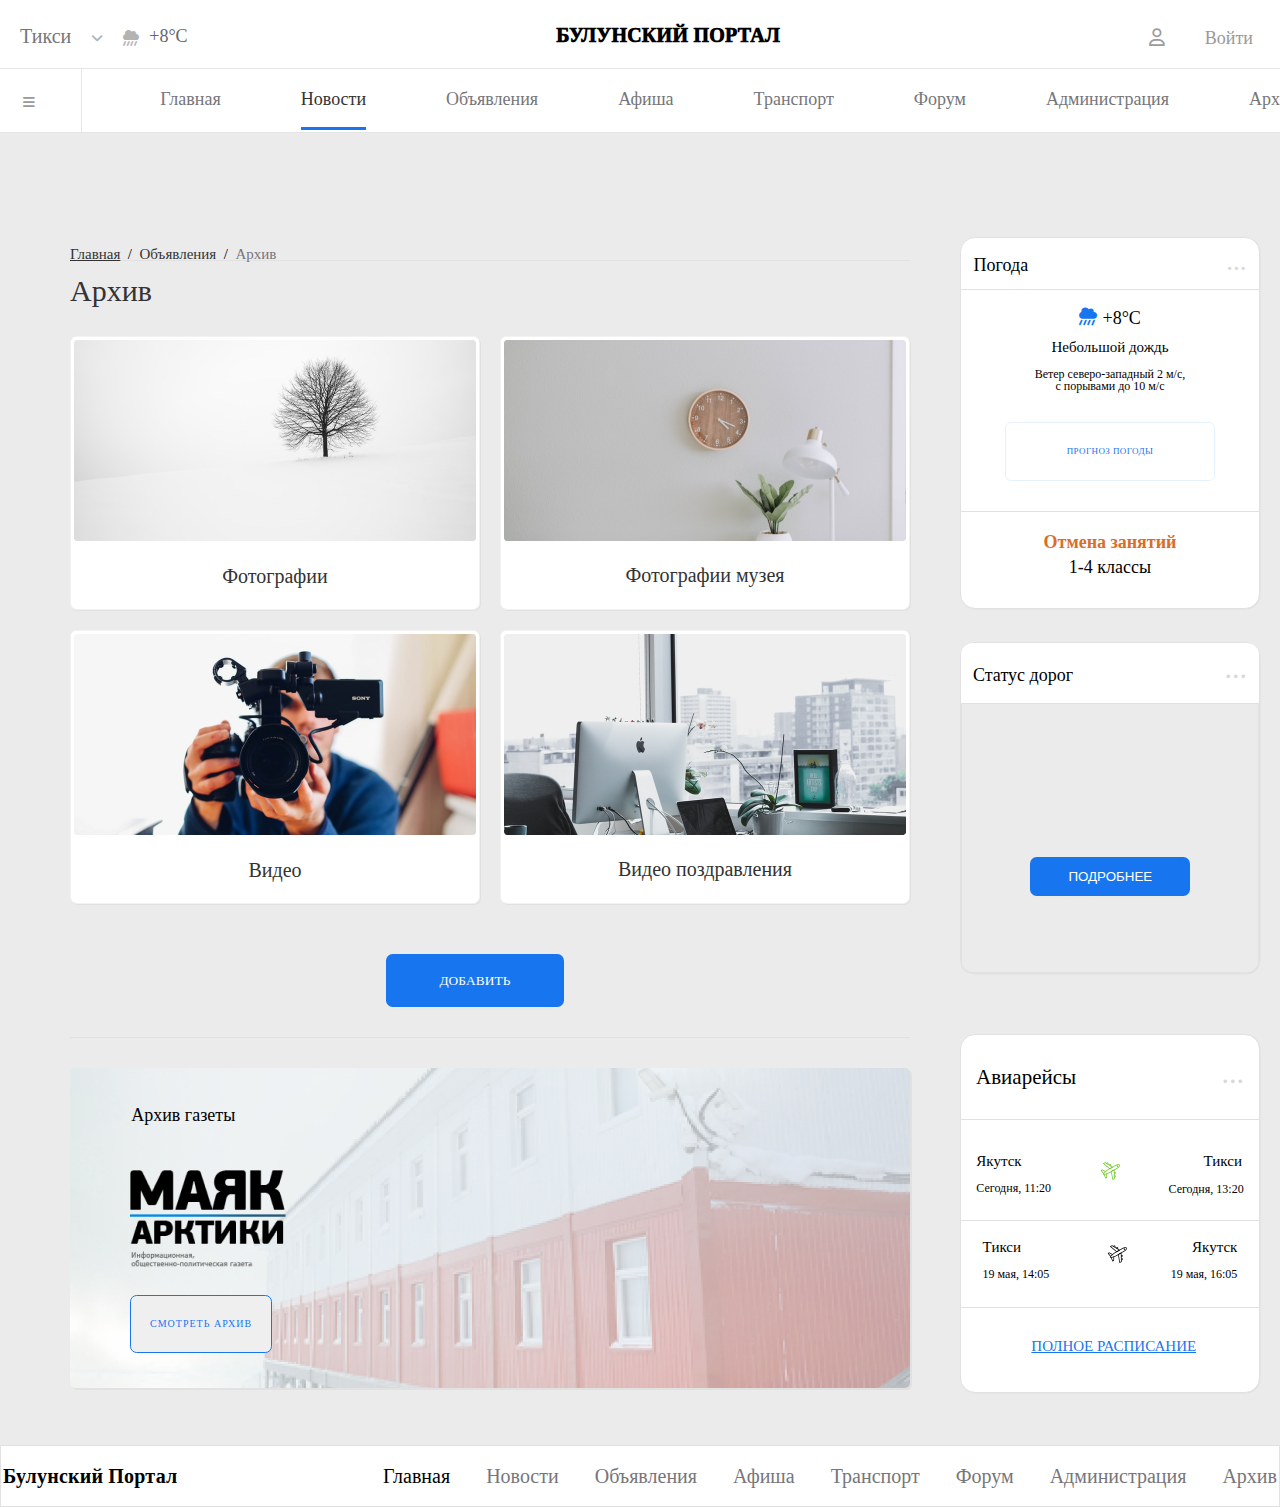
==== index.html @ 46ee0482 "first commit" ====
<!DOCTYPE html>
<html lang="en">

<head>
    <meta charset="UTF-8">
    <meta name="viewport" content="width=device-width, initial-scale=1.0">
    </li>
    <link rel="stylesheet" href="style.css">
    <link rel="stylesheet" href="https://cdnjs.cloudflare.com/ajax/libs/font-awesome/6.6.0/css/all.min.css">
    <title>Document</title>
</head>

<body>
    <div class="header">

        <div class="first-line">

            <div class="city">
                <div class="city-text">Тикси</div>
               <button class="angle-down"><i class="fa-solid fa-angle-down"></i></button> 


                <div class="temperature">
                    <i class="fa-solid fa-cloud-showers-heavy"></i>
                    <div class="temp-text">+8°С</div>
                </div>
            </div>


            <div class="head-text">Булунский портал</div>

            <div class="enter">
                <i class="fa-regular fa-user"></i>
                <button class="enter-text">Войти</button>
            </div>
        </div>

        <div class="second-line">
            <button class="menu-btn"><i class="fa-solid fa-bars"></i></button>
            <ul>
                <li>
                    <a class="#" href="#">Главная</a>
                <li>
                    <a class="active" href="#">Новости</a>
                </li>
                <li>
                    <a class="left" href="#">Объявления</a>
                </li>
                <li>
                    <a class="#" href="#">Афиша</a>
                </li>
                <li>
                    <a class="#" href="#">Транспорт</a>
                </li>
                <li>
                    <a class="#" href="#">Форум</a>
                </li>
                <li>
                    <a class="#" href="#">Администрация</a>
                </li>
                <li>
                    <a class="#" href="#">Архив</a>
                </li>
            </ul>

            <div class="search">
                <input type="text">
            <i class="fa-solid fa-magnifying-glass"></i>
            </div>

        </div>

    </div>

    <div class="container">

        <div class="main">

            <ul class="pages">
                <li>
                    <a class="active2" href="#"> Главная </a>
                </li>
                <div> / </div>

                <li>
                    <a class="second" href="#"> Объявления </a>
                </li>
                <div> / </div>

                <li>
                    <a class="third" href="#"> Архив </a>
                </li>
            </ul>


            <h2 class="arxiv">Архив</h2>

            <div class="all-photo">

                <div class="first-photo">

                    <div class="photos">
                        <img class="tree" src="photo/winter.png">
                        <div class="photos-text">Фотографии</div>
                    </div>


                    <div class="museum">
                        <img class="clock" src="photo/clock.png">
                        <div class="museum-text">Фотографии музея</div>
                    </div>
                </div>


                <div class="second-photo">

                    <div class="videos">
                        <img class="video" src="photo/video.png">
                        <div class="videos-text">Видео</div>
                    </div>

                    <div class="congratulate">
                        <img class="video-concratulate" src="photo/congratulate.png">
                        <div class="congratulate-text">Видео поздравления</div>
                    </div>

                </div>
            </div>

            <div class="add">
                <button class="add-btn">
                    <div class="add-text">ДОБАВИТЬ</div>
                </button>
            </div>
            <div class="arctic">            
            <div class="arctic-text">Архив газеты</div>
            <div class="mayak"><img src="photo/unnamed 1.png">
            </div>
            <button class="visit">
                <div class="visit-text">СМОТРЕТЬ АРХИВ</div>
            </button>
        </div>
        


    </div>

    <div class="column">
        <div class="weather">

            <div class="weather-header">
                <div class="weather-text">Погода</div>
                <div class="points">...</div>
            </div>


                <div class="weather-temp">
                <i class="fa-solid fa-cloud-showers-heavy"></i>
                <div class="weather-text2">+8°С</div>
            </div>

            <div class="weather-texts1">
                Небольшой дождь
            </div>

            <div class="weather-texts2">
                Ветер северо-западный 2 м/с,
                <div> с порывами до 10 м/c</div>
            </div>

            <div class="forecast">
                <div class="forecast-text">ПРОГНОЗ ПОГОДЫ</div>
            </div>
        
            <div class="weather-footer">
                <div class="otmena">Отмена занятий</div>
                <div class="class">1-4 классы</div>
            
        </div>

        </div>

        <div class="map">
            <div class="map-header">
                <div class="status">Статус дорог</div>
                <div class="map-points">...</div>
            </div>
            <div class="map-text">
                <button class="about">
                    <div class="about-text">подробнее</div>
                </button>

            </div>

        </div>

        <div class="airways">
            <div class="airways-header">
                <div class="airways-text"> Авиарейсы</div>
                <div class="airways-points">...</div>
            </div>

            <div class="fly-first">
                <div class="fly1">
                    <div class="fly1-text1">Якутск</div>
                    <div class="fly1-text2">Сегодня, 11:20</div>
                </div>

                <div class="fly1-icon">
                    <img src="photo/1 10.png">
                </div>

                <div class="fly2">
                    <div class="fly2-text1">Тикси</div>
                    <div class="fly2-text2">Сегодня, 13:20</div>
                </div>
            </div>

            <div class="fly-second">

                <div class="fly3">
                    <div class="fly3-text1">Тикси</div>
                    <div class="fly3-text2">19 мая, 14:05</div>
                </div>

                <div class="fly3-icon">
                    <img src="photo/2 1.png">
                </div>

                <div class="fly4">
                    <div class="fly4-text1">Якутск</div>
                    <div class="fly4-text2">19 мая, 16:05</div>
                </div>

            </div>

            <a href="#" class="regis"> полное расписание</a>

        </div>

    </div>

    </div>

    <div class="page-footer">
        <div class="container2">
            <div class="portal">Булунский Портал</div>
            <ul>
                <li class="active">Главная</li>
                <li>Новости</li>
                <li>Объявления</li>
                <li>Афиша</li>
                <li>Транспорт</li>
                <li>Форум</li>
                <li>Администрация</li>
                <li>Архив</li>
            </ul>
        </div>
    </div>

</body>

</html>
---- style.css ----
* {
    margin: 0;
    padding: 0;
    box-sizing: border-box;
}


html {
    font-size: 10px;
}

body {

    background-color: #ebebeb;
}

.header {
    font-size: 2rem;
    padding-top: 1em;
    background: #fff;
    box-shadow: 1px #E1E1E1;
}

.first-line {

    display: flex;
    justify-content: space-between;
    padding-bottom: 0.8em;

}

.city {
    display: flex;
    gap: 1em;
    padding-left: 1em;
}

.city-text {
    font-family: Golos;
    line-height: 1.6em;
    text-align: left;
    color: #76767A;
    font-size: 1em;

}

.angle-down {
    color: #b3b3b3;
    padding-top: 0.3em;
    border-style: none;
    background: none;
    font-size: 0.7em;
}

.temperature {
    display: flex;
    gap: 0.5em;
    padding-top: 0.08em;

}

.first-line .fa-cloud-showers-heavy {
    color: #b3b3b3;
    padding-top: 0.5em;
    font-size: .8em;
}

.temp-text {
    font-family: Golos;
    font-size: .9em;
    font-weight: 500;
    line-height: 1.6em;
    text-align: left;
    color: #666666;
}

.head-text {
    font-family: Golos;
    font-size: 1em;
    text-transform: uppercase;
    font-weight: 1000;
    line-height: 1em;
    letter-spacing: 0.23630349338054657px;
    text-align: center;
    color: #000000;
    padding-top: 5px;
    display: block;
}

.enter {
    display: flex;
    gap: 2em;
}

.fa-user {
    padding-top: .5em;
    color: #9C9C9C;
    font-size: .9em;

}

.enter-text {
    font-family: Golos;
    font-size: .9em;
    font-weight: 500;
    line-height: 1em;
    text-align: left;
    color: #999999;
    border-style: none;
    background: none;
    padding-right: 1.5em;
    padding-top: 0.18em;

}

.second-line {

    display: flex;
    justify-content: space-between;
    border-top: 1px solid hsl(0, 0%, 0%, 0.1);
    border-bottom: 1px solid hsl(0, 0%, 0%, 0.1);
    background: #fff;

}


.menu-btn {
    background: none;
    border: none;

}

.fa-bars {
    padding: 2em 3.5em 1.7em 1.7em;
    font-size: 1em;
    color: #999999;
    padding-right: 1px solid #e1e1e1;
    border-right: 0.1em solid hsl(0, 0%, 0%, 0.1);
}

.second-line ul {
    display: flex;
    gap: 4em;
    padding: .9em 1em 0.8em 3.9em;
    list-style: none;
}

.second-line li a {
    font-family: Golos;
    font-size: 0.9em;
    font-weight: 400;
    line-height: 1em;
    text-align: left;
    color: #76767A;
    text-decoration: none;
}

.second-line li .active {
    color: #333333;
    padding-bottom: 1em;
    border-bottom: 0.18em solid #1875F0;
}

.fa-magnifying-glass {
    padding: 2em 2.8em 1.5em 2.5em;
    font-size: 0.7em;
    color: #999999;
    border-left: 0.1em solid hsl(0, 0%, 0%, 0.1);

}

.search input {
    display: none;

}

.container {
    font-size: 10rem;
    display: flex;
    justify-content: center;
    align-items: center;
    /* max-width: 120em; */
    margin: 0.01em auto;
    padding: .7em 0 0 0.5em;
    gap: 0.5em;

}

.pages {
    border-bottom: 0.1em solid #E1E1E1;
    display: flex;
    gap: 0.5em;
    list-style: none;
    font-family: Golos;
    font-size: .15em;
    font-weight: 400;
    line-height: 0.5em;
    text-align: left;
    padding-bottom: 0.1em;
}

.pages a {
    text-decoration: none;
}


ul li .active2 {
    text-decoration: underline;
    color: #333333;
}

ul li .second {
    color: #333333;

}

ul li .third {
    color: #76767A;
}

.main {
    display: flex;
    flex-direction: column;
}

.arxiv {
    font-family: Golos;
    font-size: .3em;
    font-weight: 400;
    line-height: 1em;
    text-align: left;
    color: #333333;
    padding-top: 0.5em;
}

.tree,
.clock,
.video,
.video-concratulate {
    padding: 0.03em;
    background: #fff;
    border-radius: 0.05em;
}

.all-photo {
    width: 100%;
    padding-top: 0.3em;
    display: flex;
    flex-direction: column;
    gap: 0.2em;
}

.first-photo {
    display: flex;
    gap: 0.2em;
}

.photos {
    border: 0.01em solid #99999921;
    border-radius: 0.07em;
    box-shadow: 0.01em 0.01em #99999921;
    background: #fff;
}

.photos-text {
    display: flex;
    justify-content: center;
    padding: .05em 0 1.3em 0;
    font-family: Golos;
    font-size: 0.2em;
    font-weight: 500;
    line-height: 0.7em;
    text-align: left;
    color: #333333;
}

.museum {
    border: 0.01em solid #99999921;
    border-radius: 0.07em;
    box-shadow: 0.01em 0.01em #99999921;
    background: #fff;
}

.museum-text {
    display: flex;
    justify-content: center;
    font-family: Golos;
    font-size: 0.2em;
    font-weight: 500;
    line-height: 0.7em;
    text-align: left;
    color: #333333;
}

.second-photo {
    display: flex;
    gap: 0.2em;

}

.videos {
    border: 0.01em solid #99999921;
    border-radius: 0.07em;
    box-shadow: 1px 1px #99999921;
    background: #fff;
}

.videos-text {
    display: flex;
    justify-content: center;
    padding: .05em 0 1.3em 0;
    font-family: Golos;
    font-size: 0.2em;
    font-weight: 500;
    line-height: 0.7em;
    text-align: left;
    color: #333333;
}

.congratulate {
    border: 0.01em solid #99999921;
    border-radius: 0.07em;
    box-shadow: 0.01em 0.01em #99999921;
    background: #fff;
}

.congratulate-text {
    display: flex;
    justify-content: center;
    font-family: Golos;
    font-size: 0.2em;
    font-weight: 500;
    line-height: 0.7em;
    text-align: left;
    color: #333333;
}

.add {
    display: flex;
    border-bottom: 0.01em solid #E1E1E1;
    padding: 0.5em 0.3em 0 0;
}

.add-btn {
    border: none;
    border-radius: 0.5em;
    background: #1875F0;
    margin: 0 auto 30px;

}

.add-text {
    display: flex;
    padding: 0 4em 0 4em;
    color: #FFFFFF;
    font-family: Golos;
    font-size: 1em;
    font-weight: 500;
    line-height: 4em;
    letter-spacing: 0.01em;
    text-align: left;

}

.arctic {
    position: relative;
    height: 3.2em;
    background: url("photo/mayak_bg@2x.png");
    background-position: right;
    top: 0.3em;
    border-radius: 0.05em;
    box-shadow: 0.02em 0.02em #e1e1e1;
}


.arctic-text {
    position: absolute;
    top: 0.1em;
    left: 3.4em;
    font-family: Golos;
    font-size: 0.18em;
    font-weight: 500;
    line-height: 5em;
    text-align: left;
    color: #000000;
}

.mayak img {
    position: absolute;
    top: 1em;
    left: 0.6em;
}

.visit {
    position: absolute;
    top: 17em;
    left: 4.5em;
    border-radius: 0.5em;
    border: 0.01em solid #1875F0;
}

.visit-text {
    padding: 0.5em 1.9em;
    top: 12em;
    left: 2.5em;
    font-family: Golos;
    font-size: 10px;
    font-weight: 500;
    line-height: 46.45px;
    letter-spacing: 1px;
    text-align: left;
    color: #1875F0;
}

.column {
    font-size: 0.3em;
    padding: 1.1em 0 0.4em 0;
    display: flex;
    flex-direction: column;
    gap: 1em;
}

.weather {
    background: #fff;
    border: 0.01em solid #E1E1E1;
    box-shadow: 0.02em 0.02em #E1E1E1;
    border-radius: 0.5em;
    margin-bottom: 0.1em;
}

.weather-header {
    font-size: 0.6em;
    padding: 1.3em .7em 1.3em .7em;
    font-family: Golos;
    font-weight: 500;
    line-height: 0.01em;
    text-align: left;
    color: #000000;
    border-bottom: 0.01em solid #E1E1E1;
    display: flex;
    justify-content: space-between;
}

.weather-text {
    padding-top: 0.2em;
}

.points {
    font-size: 1.5em;
    color: #D8D8D8;
}

.weather-temp {
    font-size: 0.6em;
    padding-top: 1em;
    display: flex;
    justify-content: center;
    gap: 0.3em;
}

.weather-temp .fa-cloud-showers-heavy {
    color: #1875F0;
}

.weather-texts1 {
    padding: 1em 0 0.3em 0;
    font-family: Golos;
    font-size: 0.5em;
    font-weight: 500;
    line-height: 0.5em;
    text-align: center;
}

.weather-texts2 {
    /* padding: 15px 60px 0 65px; */
    padding-top: 1em;
    font-family: Golos;
    font-size: 0.4em;
    font-weight: 400;
    line-height: 1em;
    text-align: center;
}

.weather-texts2 span {
    padding: 0.1em;
}

.forecast {
    padding: 0.2em 0.2em;
    width: 7em;
    margin: 1em auto;
    border: 0.05em solid #e6f1fff5;
    border-radius: 0.2em;
}

.forecast-text {
    display: flex;
    align-items: center;
    justify-content: center;
    font-family: Golos;
    font-size: 0.3em;
    font-weight: 500;
    line-height: 5em;
    letter-spacing: 0.40194278955459595px;
    text-align: left;
    color: #1875F0;
}

.weather-footer {
    display: flex;
    flex-direction: column;
    justify-content: center;
    align-items: center;
    gap: 0.2em;
    padding: 0.7em 0 1em 0;
    border-top: 0.01em solid #E1E1E1;
}

.otmena {
    font-size: 0.6em;
    font-family: Golos;
    font-weight: 600;
    line-height: 1em;
    text-align: center;
    color: #D86E28;
}

.class {
    font-size: .6em;
}

.map {
    width: 10em;
    border-radius: 0.5em;
    border: 0.01em solid #E1E1E1;
    box-shadow: 0.02em 0.02em #E1E1E1;
    margin-bottom: 1em;

}

.map-header {
    height: 5em;
    font-size: 0.4em;
    background: #fff;
    padding: 0.3em 1em 0.3em 1em;
    display: flex;
    justify-content: space-between;
    align-items: center;
    border-top-right-radius: 1em;
    border-top-left-radius: 1em;

}

.status {

    font-size: 1.5em;
    padding-top: 0.3em;
}


.map-points {
    padding-bottom: 0.3em;
    font-size: 2.5em;
    color: #D8D8D8;
}

.map-text {
    background: url("https://www.shutterstock.com/shutterstock/photos/1871394598/display_1500/stock-vector--ity-map-paris-color-detailed-urban-road-plan-vector-illustration-1871394598.jpg");
    border: 0.01em solid #E1E1E1;
    border-bottom-left-radius: 0.3em;
    border-bottom-right-radius: 0.3em;
    padding: 5em 0 0 0.5em;
    height: 9em;
}


.about {
    border-radius: 0.5em;
    background: #1875F0;
    padding: 0.9em 2.5em;
    border: none;
    width: 12em;
    margin: 0 0 2em 4em;
}

.about-text {
    text-transform: uppercase;
    color: #fff;
}

.airways {
    font-size: 1em;
    border: 0.01em solid #E1E1E1;
    box-shadow: 0.02em 0.02em #E1E1E1;
    background: #fff;
    display: flex;
    flex-direction: column;
    border-radius: 0.5em;
    width: 10em;
}

.airways-header {
    display: flex;
    padding: 0.7em 0.5em 0.7em 0.5em;
    justify-content: space-between;
    border-bottom: 0.02em solid #E1E1E1;
}

.airways-text {
    font-family: Golos;
    font-size: 0.7em;
    font-weight: 500;
    line-height: 2em;
    text-align: left;
    color: #000000;
}

.airways-points {
    font-size: 1em;
    color: #D8D8D8;
}

.fly-first {
    padding: 0.5em 0 0.7em 0;
    display: flex;
    justify-content: space-around;
    border-bottom: 0.01em solid #E1E1E1;
    display: flex;
    padding-bottom: 0.5em;
}


.fly1-text1 {
    font-family: Golos;
    font-size: 0.5em;
    font-weight: 500;
    line-height: 3.5em;
    text-align: left;
}

.fly1-text2 {
    font-family: Golos;
    font-size: 0.4em;
    font-weight: 400;
    line-height: .3em;
    text-align: left;
}

.fly1-icon {
    padding: 0.6em;
    color: green;
}


.fly2-text1 {
    font-family: Golos;
    font-size: 0.5em;
    font-weight: 500;
    line-height: 53.5px;
    padding-left: 35px;
}

.fly2-text2 {
    font-family: Golos;
    font-size: 0.4em;
    font-weight: 400;
    line-height: .3em;
    text-align: left;
}

.fly-second {
    padding: 0..7em 0 0.9em 0;
    display: flex;
    justify-content: space-around;
    border-bottom: 0.01em solid #E1E1E1;
    display: flex;
    padding-bottom: 0.5em;

}

.fly3-text1 {
    font-family: Golos;
    font-size: 0.5em;
    font-weight: 500;
    line-height: 3.5em;
    text-align: left;
}

.fly3-text2 {
    font-family: Golos;
    font-size: 0.4em;
    font-weight: 400;
    line-height: .3em;
    text-align: left;
}

.fly3-icon {
    padding: 0.5em 0 0 0.5em;
}

.fly4 {
    padding: 0 0 .5em 0;
}

.fly4-text1 {
    font-family: Golos;
    font-size: 0.5em;
    font-weight: 500;
    line-height: 3.5em;
    text-align: right;
}

.fly4-text2 {
    font-family: Golos;
    font-size: 0.4em;
    font-weight: 400;
    line-height: 0.3em;
    text-align: right;
}

.regis {
    padding: 2em 0 2.5em 0.5em;
    font-size: 0.5em;
    color: #1875F0;
    display: flex;
    justify-content: center;
    align-items: center;
    text-transform: uppercase;
}

.container2 {
    /* padding: 0.9em 1em 0 4em; */
    display: flex;
    justify-content: center;
    align-items: center;


}

.page-footer {
    margin-top: 2em;
    font-size: 2rem;
    background: #fff;
    border: 1px solid #E1E1E1;
    padding: 0.5em 0 0.5em 0;

}


.portal {
    /* padding-right: 5em; */
    /* padding-left: 5em; */
    width: 9em;
    font-family: Golos;
    font-weight: 900;
    line-height: 2em;
    letter-spacing: 0.19638599455356598px;
    text-align: left;
}

.page-footer ul {
    display: flex;
    list-style: none;
    gap: 1.8em;
    /* padding-top: 0.4em; */
    padding-left: 10em;
}

.page-footer li {
    color: #76767A;

}

.page-footer .active {
    color: #000000;
}

@media (max-width: 1100px) {

    html {
        font-size: 5px;
    }

    .header {
        font-size: 15rem;
        background: #fff;
        position: relative;
        padding: 0.5em 0 0.7em 0;
     
    }

    .first-line {
        border: none;
        padding: 0;
        margin: 0;

    }

    .second-line {
        border: none;
        padding: 0;
        margin: 0;

    }

    .city,
    .temperatue,
    .enter,
    .second-line ul,
    .pages {
        display: none;
    }

    .fa-bars {
        position: absolute;
        top: 35%;
        left: 5%;
        font-size: 1.5em;
        padding-top: 0.1em;
        border: none;
        color: #999999;

    }

    .head-text {
        font-family: Golos;
        font-size: 0.3em;
        font-weight: 1000;
        line-height: 1em;
        letter-spacing: 0.23630349338054657px;
        text-align: center;
        color: #000000;
        border: none;
        position: absolute;
        left: 35%;
        top: 31%;
    }

    .fa-magnifying-glass {
        position: absolute;
        left: 81%;
        bottom: 0.8%;
        padding-top: 0.em;
        font-size: 0.3em;
        color: #999999;
        border: none;
    }


    .container {
        font-size: 15rem;
        flex-direction: column;
        width: 80%;
        margin: 0.01em auto 0 auto;
    }



    .arxiv {
        font-family: Golos;
        font-size: 0.3em;
        font-weight: 400;
        line-height: 0.5em;
        text-align: left;
    }



    .first-photo {
        display: flex;

    }

    .tree,
    .clock,
    .video,
    .video-concratulate {
        width: 100%;
        padding: 0.05em 0.05em;
        background: #fff;
        border-radius: 0.05em;
    }


    .photos {
        border: 0.01em solid #99999921;
        border-radius: 0.05em;
        box-shadow: 0.02em 0.02em #99999921;
        background: #fff;
    }

    .photos-text {
        padding-top: 0.5em;
        display: flex;
        justify-content: center;
        align-items: center;
        font-family: Golos;
        font-size: 0.23em;
        font-weight: 500;
        line-height: 0.5em;
        color: #333333;
    }

    .museum {
        border: 1px solid #99999921;
        border-radius: 0.05em;
        box-shadow: 0.02em 0.02em #99999921;
        background: #fff;
    }

    .museum-text {
        display: flex;
        font-family: Golos;
        font-size: 0.23em;
        font-weight: 500;
        line-height: 1em;
        padding: 0em 2.6em 0.7em 3em;
        text-align: center;


    }

    .second-photo {
        display: flex;
    }

    .videos {
        border: 1px solid #99999921;
        border-radius: 0.05em;
        box-shadow: 0.02em 0.02em #99999921;
        background: #fff;
    }

    .videos-text {
        padding-top: 0.5em;
        display: flex;
        font-family: Golos;
        font-size: 0.23em;
        font-weight: 500;
        line-height: 0.5em;

    }

    .congratulate {
        border: 1px solid #99999921;
        border-radius: 0.05em;
        box-shadow: 0.02em 0.02em #99999921;
        background: #fff;
    }

    .congratulate-text {
        display: flex;
        align-items: center;
        justify-content: center;
        display: flex;
        font-family: Golos;
        font-size: 0.23em;
        font-weight: 500;
        line-height: 1em;
        padding: 0em 2.6em 0.7em 3em;
        text-align: center;
    }

    .add {
        display: flex;
        justify-content: center;
        align-items: center;
        border-bottom: 0.01em solid #E1E1E1;
        /* margin-left: 40px; */
        width: 100%;
    }

    .add-btn {
        border-radius: 0.5em;
        background: #1875F0;
    }

    .add-text {
        display: flex;
        color: #FFFFFF;
        font-family: Golos;
        font-size: 0.7em;
        font-weight: 500;
        line-height: 5em;
        letter-spacing: 0.2em;
        text-align: left;


    }

    .arctic {
        position: relative;
        background: url("photo/Rectangle 2.png");
        background-size: cover;
        background-repeat: no-repeat;
        background-position: center bottom;
        top: 0.5em;
        padding: 2.5em 0;
        border-radius: 0.02em;

    }


    .arctic-text {
        position: absolute;
        top: 10%;
        left: 30%;
        font-family: Golos;
        font-size: 0.4em;
        font-weight: 500;
        line-height: 0.5em;
        text-align: left;
        color: #000000;
    }

    .mayak img {
        position: absolute;
        top: 25%;
        left: 30%;
    }

    .visit {
        position: absolute;
        top: 65%;
        left: 30%;
        border-radius: 0.5em;
        border: 0.01em solid #1875F0;
    }

    .visit-text {
        padding: 0.5em 2em;
        font-family: Golos;
        font-size: 0.8em;
        font-weight: 500;
        line-height: 4em;
        letter-spacing: 0.2em;
        text-align: left;
        color: #1875F0;
    }


    .column {
        display: none;
    }

    .page-footer {
        margin-top: 30rem;
        font-size: 5rem;
        padding-bottom: 3em;
    }

    .container2 {
        display: flex;
        flex-direction: column;
        gap: 2em;
    }

    .portal {
        padding-top: 1em;
        font-family: Golos;
        font-size: 1em;
        font-weight: 900;
        line-height: 1em;
        letter-spacing: 0.19638599455356598px;
        text-align: left;

    }

    .container2 ul {
        padding-right: 10em;
        display: flex;
        flex-direction: column;
        justify-content: center;
        align-items: center;
    }


}
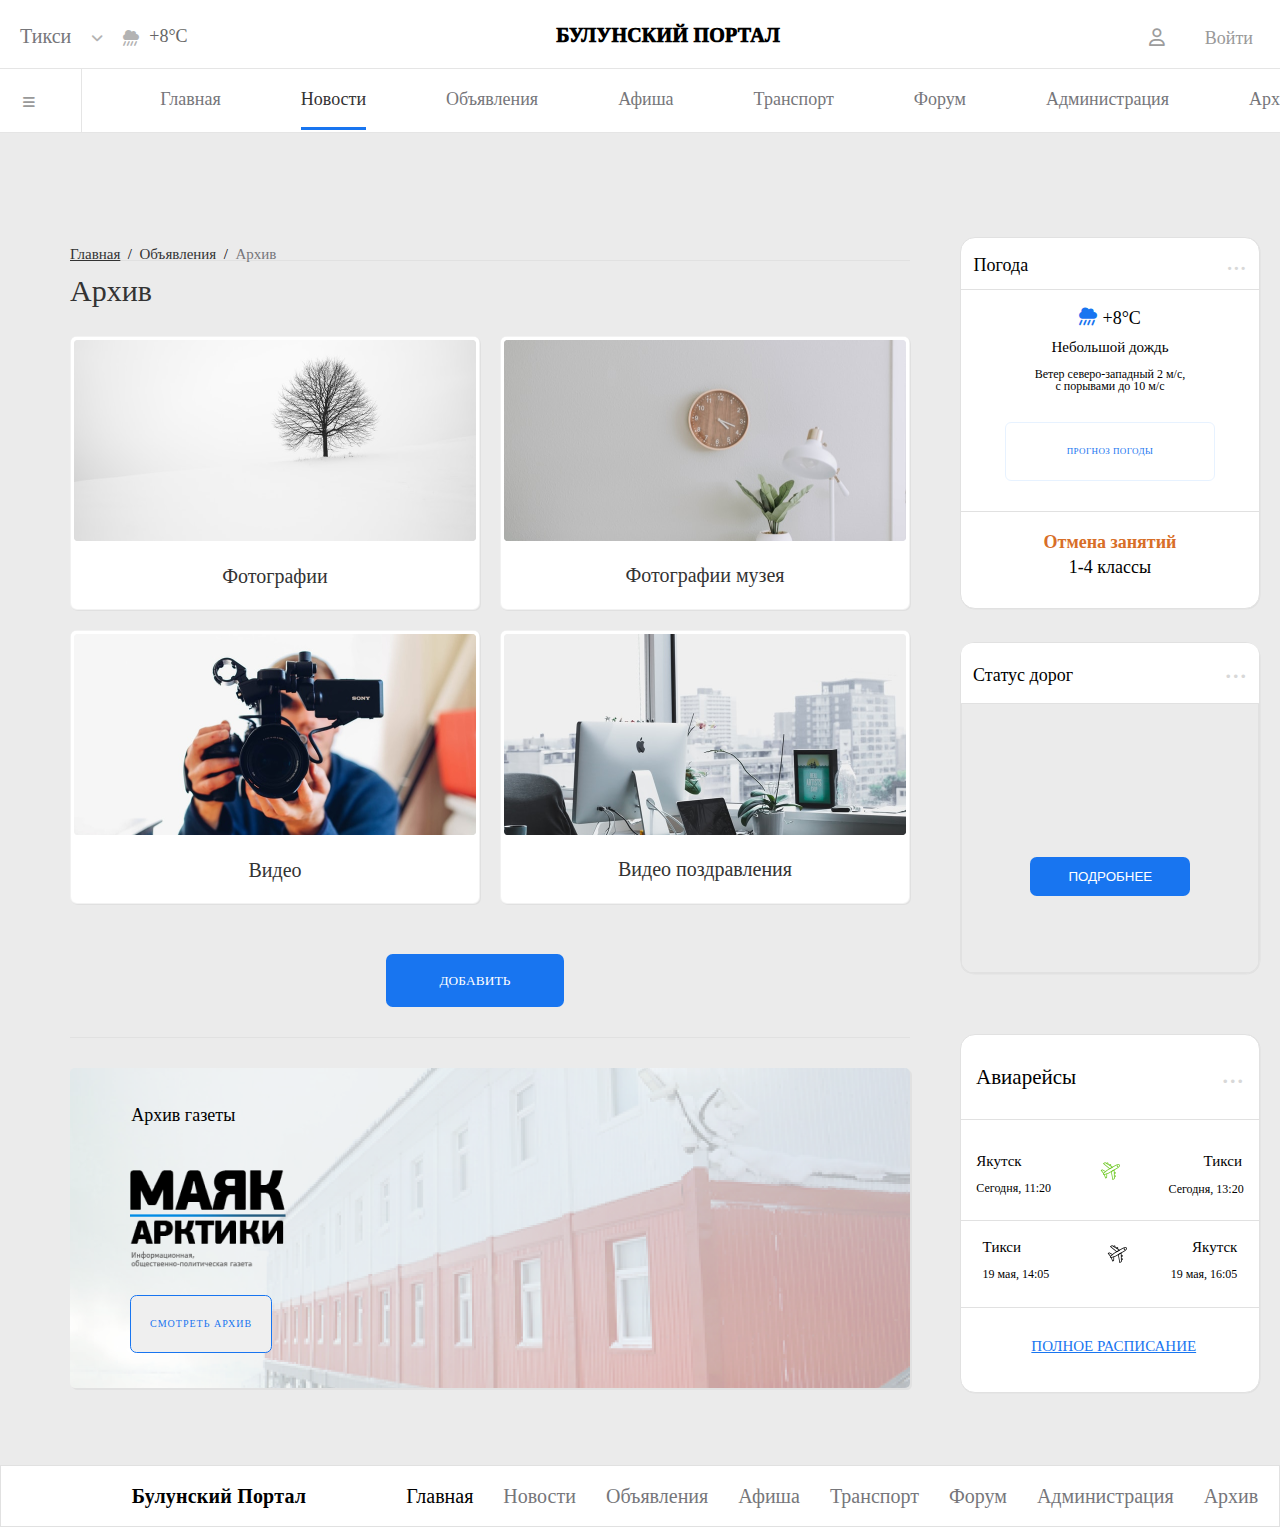
==== commit a3e15b6d: "main comment" ====
--- a/index.html
+++ b/index.html
@@ -13,6 +13,7 @@
 <body>
     <div class="header">
 
+     
         <div class="first-line">
 
             <div class="city">
@@ -37,6 +38,7 @@
 
         <div class="second-line">
             <button class="menu-btn"><i class="fa-solid fa-bars"></i></button>
+            <div class="mob-text">Булунский портал</div>
             <ul>
                 <li>
                     <a class="#" href="#">Главная</a>
@@ -67,12 +69,11 @@
                 <input type="text">
             <i class="fa-solid fa-magnifying-glass"></i>
             </div>
-
-        </div>
-
-    </div>
-
-    <div class="container">
+        </div>
+
+    </div>
+
+<div class="container">
 
         <div class="main">
 
@@ -240,7 +241,7 @@
 
     </div>
 
-    </div>
+    </div> 
 
     <div class="page-footer">
         <div class="container2">
--- a/style.css
+++ b/style.css
@@ -19,6 +19,10 @@
     padding-top: 1em;
     background: #fff;
     box-shadow: 1px #E1E1E1;
+}
+
+.mob-text {
+    display: none;
 }
 
 .first-line {
@@ -738,19 +742,16 @@
 }
 
 .page-footer {
-    margin-top: 2em;
+    margin-top: 3em;
     font-size: 2rem;
     background: #fff;
     border: 1px solid #E1E1E1;
-    padding: 0.5em 0 0.5em 0;
+    padding: 0.5em 0.5em 0.5em 6em;
 
 }
 
 
 .portal {
-    /* padding-right: 5em; */
-    /* padding-left: 5em; */
-    width: 9em;
     font-family: Golos;
     font-weight: 900;
     line-height: 2em;
@@ -761,9 +762,8 @@
 .page-footer ul {
     display: flex;
     list-style: none;
-    gap: 1.8em;
-    /* padding-top: 0.4em; */
-    padding-left: 10em;
+    gap: 1.5em;
+    padding-left: 5em;
 }
 
 .page-footer li {
@@ -777,91 +777,74 @@
 
 @media (max-width: 1100px) {
 
-    html {
-        font-size: 5px;
-    }
-
     .header {
-        font-size: 15rem;
+        font-size: 5rem;
         background: #fff;
-        position: relative;
-        padding: 0.5em 0 0.7em 0;
-     
+        padding: 0;
+        padding: 0 0.5em;
+
     }
 
     .first-line {
-        border: none;
-        padding: 0;
-        margin: 0;
+        display: none;
 
     }
 
     .second-line {
-        border: none;
-        padding: 0;
-        margin: 0;
-
-    }
-
-    .city,
-    .temperatue,
-    .enter,
+        display: flex;
+        align-items: center;
+        justify-content: space-between;
+
+    }
+
+    .mob-text {
+        font-size: 0.5em;
+        display: block;
+
+    }
+
+    .first-line,
     .second-line ul,
     .pages {
         display: none;
     }
 
     .fa-bars {
-        position: absolute;
-        top: 35%;
-        left: 5%;
+        padding: 0;
         font-size: 1.5em;
-        padding-top: 0.1em;
         border: none;
         color: #999999;
-
-    }
-
-    .head-text {
-        font-family: Golos;
-        font-size: 0.3em;
-        font-weight: 1000;
-        line-height: 1em;
-        letter-spacing: 0.23630349338054657px;
-        text-align: center;
-        color: #000000;
-        border: none;
-        position: absolute;
-        left: 35%;
-        top: 31%;
     }
 
     .fa-magnifying-glass {
-        position: absolute;
-        left: 81%;
-        bottom: 0.8%;
-        padding-top: 0.em;
-        font-size: 0.3em;
+        padding: 0;
+        padding-bottom: 1.3em;
+        font-size: 0.4em;
         color: #999999;
         border: none;
+        margin: 0;
     }
 
 
     .container {
-        font-size: 15rem;
+        font-size: 2rem;
         flex-direction: column;
         width: 80%;
-        margin: 0.01em auto 0 auto;
-    }
-
-
+        margin: 0.1em auto 0;
+    }
+
+    .all-photo {
+        width: 100%;
+    }
 
     .arxiv {
         font-family: Golos;
-        font-size: 0.3em;
+        font-size: 0.7em;
         font-weight: 400;
         line-height: 0.5em;
         text-align: left;
+        padding-bottom: 0.7em;
+
     }
 
 
@@ -870,38 +853,42 @@
         display: flex;
 
     }
+
 
     .tree,
     .clock,
     .video,
     .video-concratulate {
         width: 100%;
+        height: 70%;
         padding: 0.05em 0.05em;
         background: #fff;
         border-radius: 0.05em;
     }
 
 
+
     .photos {
+        width: 50%;
         border: 0.01em solid #99999921;
         border-radius: 0.05em;
         box-shadow: 0.02em 0.02em #99999921;
         background: #fff;
+
     }
 
     .photos-text {
-        padding-top: 0.5em;
+        padding: 0.4em 0 0.1em 0;
         display: flex;
-        justify-content: center;
-        align-items: center;
         font-family: Golos;
-        font-size: 0.23em;
+        font-size: 0.5em;
         font-weight: 500;
-        line-height: 0.5em;
+        line-height: 1em;
         color: #333333;
     }
 
     .museum {
+        width: 50%;
         border: 1px solid #99999921;
         border-radius: 0.05em;
         box-shadow: 0.02em 0.02em #99999921;
@@ -909,14 +896,14 @@
     }
 
     .museum-text {
+        padding: 0.1em 6em 0.3em 6em;
         display: flex;
         font-family: Golos;
-        font-size: 0.23em;
+        font-size: 0.5em;
         font-weight: 500;
         line-height: 1em;
-        padding: 0em 2.6em 0.7em 3em;
+        color: #333333;
         text-align: center;
-
 
     }
 
@@ -925,6 +912,7 @@
     }
 
     .videos {
+        width: 50%;
         border: 1px solid #99999921;
         border-radius: 0.05em;
         box-shadow: 0.02em 0.02em #99999921;
@@ -932,16 +920,18 @@
     }
 
     .videos-text {
-        padding-top: 0.5em;
+        padding: 0.5em 0 0.1em 0;
         display: flex;
         font-family: Golos;
-        font-size: 0.23em;
+        font-size: 0.5em;
         font-weight: 500;
-        line-height: 0.5em;
+        line-height: 1em;
+        color: #333333;
 
     }
 
     .congratulate {
+        width: 50%;
         border: 1px solid #99999921;
         border-radius: 0.05em;
         box-shadow: 0.02em 0.02em #99999921;
@@ -949,15 +939,13 @@
     }
 
     .congratulate-text {
-        display: flex;
-        align-items: center;
-        justify-content: center;
+        padding: 0.1em 5em 0.3em 5em;
         display: flex;
         font-family: Golos;
-        font-size: 0.23em;
+        font-size: 0.5em;
         font-weight: 500;
         line-height: 1em;
-        padding: 0em 2.6em 0.7em 3em;
+        color: #333333;
         text-align: center;
     }
 
@@ -965,14 +953,15 @@
         display: flex;
         justify-content: center;
         align-items: center;
+        padding-top: 1.5em;
         border-bottom: 0.01em solid #E1E1E1;
-        /* margin-left: 40px; */
-        width: 100%;
+
     }
 
     .add-btn {
         border-radius: 0.5em;
         background: #1875F0;
+        padding: 0 0.7em;
     }
 
     .add-text {
@@ -989,11 +978,14 @@
     }
 
     .arctic {
+        font-size: 0.4em;
+        height: 30em;
+        width: 100%;
         position: relative;
         background: url("photo/Rectangle 2.png");
         background-size: cover;
         background-repeat: no-repeat;
-        background-position: center bottom;
+        margin-top: 3em;
         top: 0.5em;
         padding: 2.5em 0;
         border-radius: 0.02em;
@@ -1006,7 +998,7 @@
         top: 10%;
         left: 30%;
         font-family: Golos;
-        font-size: 0.4em;
+        font-size: 1.7em;
         font-weight: 500;
         line-height: 0.5em;
         text-align: left;
@@ -1015,16 +1007,18 @@
 
     .mayak img {
         position: absolute;
-        top: 25%;
+        top: 20%;
         left: 30%;
+        font-size: 0.1em;
     }
 
     .visit {
         position: absolute;
-        top: 65%;
+        top: 68%;
         left: 30%;
         border-radius: 0.5em;
         border: 0.01em solid #1875F0;
+        font-size: 1.5em;
     }
 
     .visit-text {
@@ -1044,21 +1038,23 @@
     }
 
     .page-footer {
-        margin-top: 30rem;
-        font-size: 5rem;
+        padding: 0.5em 0.5em 0.5em 0.8em;
+        margin-top: 3em;
+        font-size: 3rem;
         padding-bottom: 3em;
     }
 
     .container2 {
         display: flex;
         flex-direction: column;
-        gap: 2em;
+        gap: 1em;
     }
 
     .portal {
-        padding-top: 1em;
+
+        padding: 1em 0 0 0.01em;
         font-family: Golos;
-        font-size: 1em;
+        font-size: 0.7em;
         font-weight: 900;
         line-height: 1em;
         letter-spacing: 0.19638599455356598px;
@@ -1067,11 +1063,12 @@
     }
 
     .container2 ul {
-        padding-right: 10em;
         display: flex;
         flex-direction: column;
         justify-content: center;
         align-items: center;
+        font-size: 0.6em;
+        padding-left: 0.01em;
     }
 
 
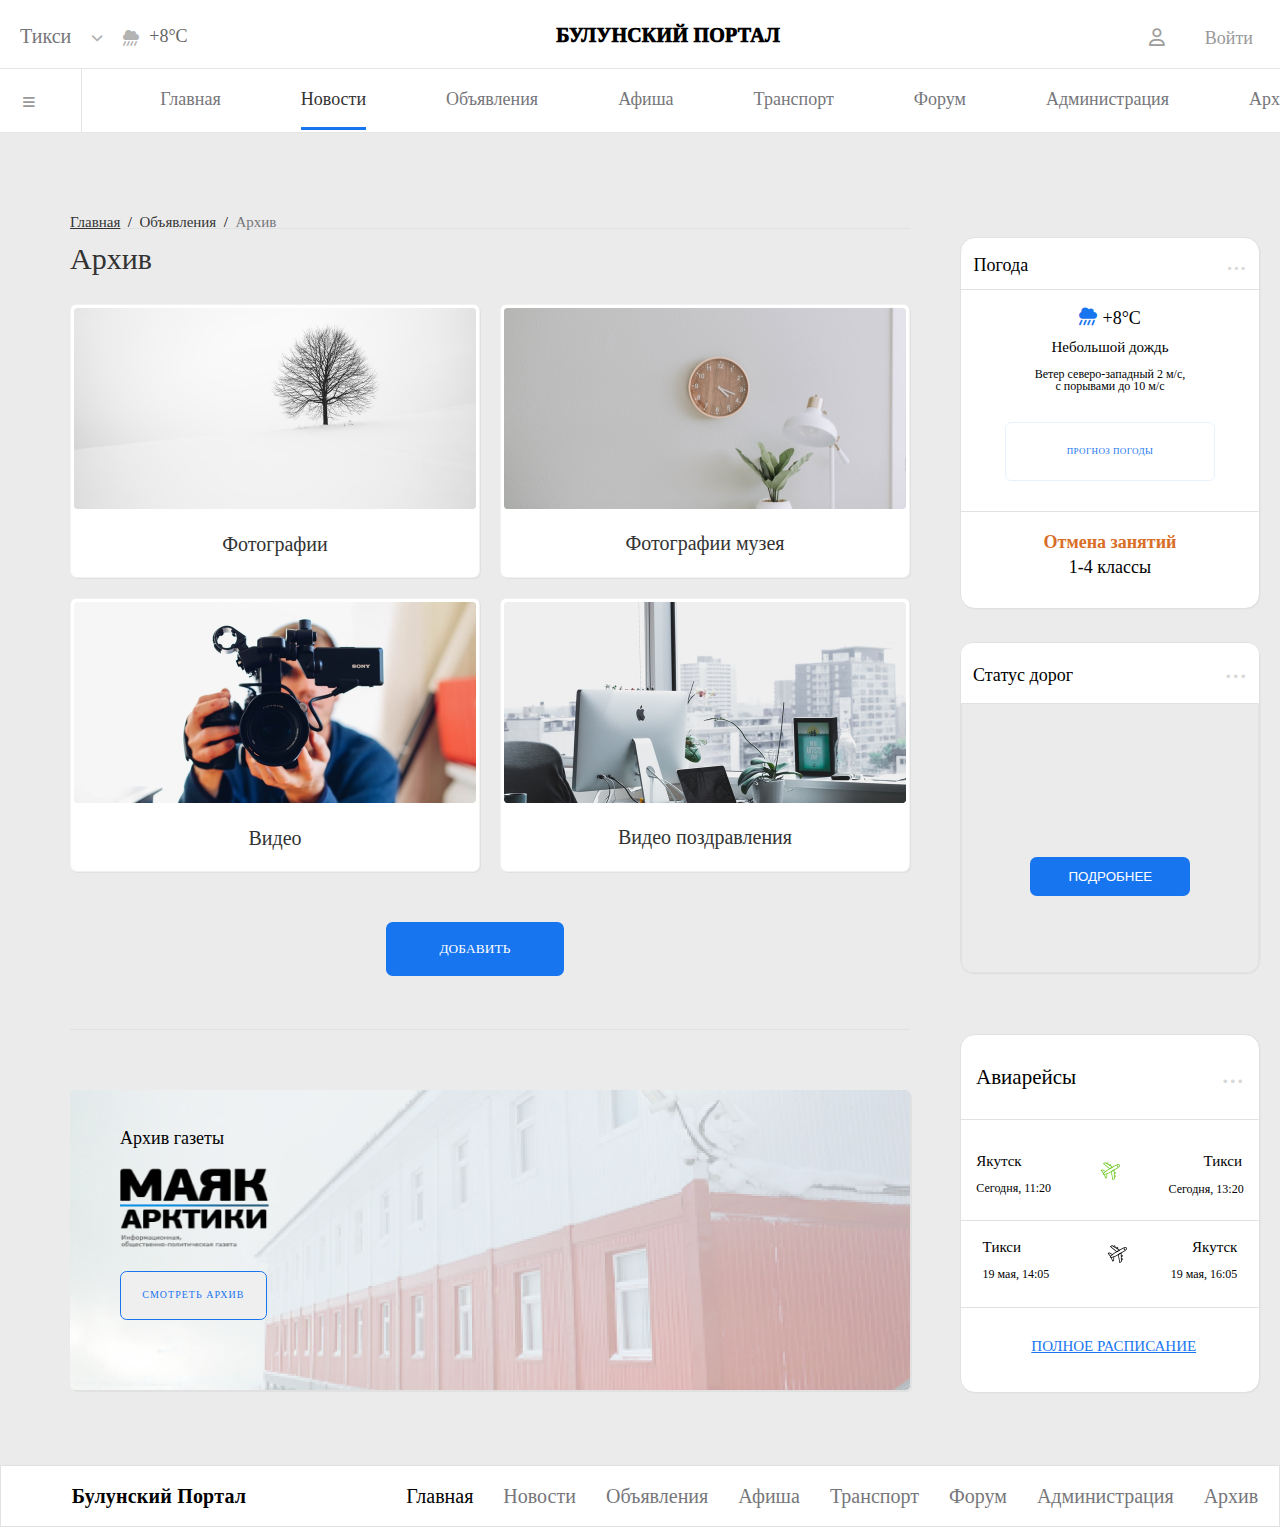
==== commit ce54d32c: "commit" ====
--- a/index.html
+++ b/index.html
@@ -133,13 +133,15 @@
                     <div class="add-text">ДОБАВИТЬ</div>
                 </button>
             </div>
-            <div class="arctic">            
+            <div class="arctic">       
+                <div class="arctic-main">     
             <div class="arctic-text">Архив газеты</div>
             <div class="mayak"><img src="photo/unnamed 1.png">
             </div>
             <button class="visit">
                 <div class="visit-text">СМОТРЕТЬ АРХИВ</div>
             </button>
+                </div>
         </div>
         
 
--- a/style.css
+++ b/style.css
@@ -341,7 +341,7 @@
 
 .add {
     display: flex;
-    border-bottom: 0.01em solid #E1E1E1;
+    border-bottom: 0.01em solid #e1e1e1;
     padding: 0.5em 0.3em 0 0;
 }
 
@@ -349,7 +349,7 @@
     border: none;
     border-radius: 0.5em;
     background: #1875F0;
-    margin: 0 auto 30px;
+    margin: 0 auto 4em;
 
 }
 
@@ -367,46 +367,50 @@
 }
 
 .arctic {
-    position: relative;
-    height: 3.2em;
+    height: 3em;
     background: url("photo/mayak_bg@2x.png");
     background-position: right;
-    top: 0.3em;
     border-radius: 0.05em;
     box-shadow: 0.02em 0.02em #e1e1e1;
-}
-
+    margin-top: 0.6em;
+}
+
+
+.arctic-main {
+    display: flex;
+    flex-direction: column;
+    padding: 0.3em 0 0 0.5em;
+
+}
 
 .arctic-text {
-    position: absolute;
-    top: 0.1em;
-    left: 3.4em;
+    padding-top: 0.01em;
     font-family: Golos;
     font-size: 0.18em;
     font-weight: 500;
-    line-height: 5em;
+    line-height: 2em;
     text-align: left;
     color: #000000;
 }
 
+
+
 .mayak img {
-    position: absolute;
-    top: 1em;
-    left: 0.6em;
+    width: 1.5em;
+    height: 0.8em;
 }
 
 .visit {
-    position: absolute;
-    top: 17em;
-    left: 4.5em;
+    width: 11em;
     border-radius: 0.5em;
     border: 0.01em solid #1875F0;
+    display: flex;
+    align-items: center;
+    justify-content: center;
 }
 
 .visit-text {
-    padding: 0.5em 1.9em;
-    top: 12em;
-    left: 2.5em;
+
     font-family: Golos;
     font-size: 10px;
     font-weight: 500;
@@ -746,7 +750,7 @@
     font-size: 2rem;
     background: #fff;
     border: 1px solid #E1E1E1;
-    padding: 0.5em 0.5em 0.5em 6em;
+    padding: 0.5em 0.5em 0.5em 3em;
 
 }
 
@@ -763,7 +767,7 @@
     display: flex;
     list-style: none;
     gap: 1.5em;
-    padding-left: 5em;
+    padding-left: 8em;
 }
 
 .page-footer li {
@@ -978,60 +982,60 @@
     }
 
     .arctic {
-        font-size: 0.4em;
-        height: 30em;
-        width: 100%;
-        position: relative;
-        background: url("photo/Rectangle 2.png");
-        background-size: cover;
-        background-repeat: no-repeat;
-        margin-top: 3em;
-        top: 0.5em;
-        padding: 2.5em 0;
-        border-radius: 0.02em;
-
-    }
-
+        height: 13em;
+        background: url("photo/mayak_bg@2x.png");
+        background-position: left bottom;
+        box-shadow: 0.02em 0.02em #e1e1e1;
+        margin-top: 2.5em;
+        border-radius: 0.3em;
+      
+    }
+
+
+    .arctic-main {
+        display: flex;
+        flex-direction: column;
+        padding-top: 1em;
+        display: flex;
+        flex-direction: column;        
+        align-items: center;
+        gap: 0.5em;
+    }
 
     .arctic-text {
-        position: absolute;
-        top: 10%;
-        left: 30%;
+        padding-top: .01em;
         font-family: Golos;
-        font-size: 1.7em;
+        font-size: 1em;
         font-weight: 500;
-        line-height: 0.5em;
+        line-height: 2em;
         text-align: left;
         color: #000000;
     }
 
+
+
     .mayak img {
-        position: absolute;
-        top: 20%;
-        left: 30%;
-        font-size: 0.1em;
+        width: 6em;
+        height: 4em;
     }
 
     .visit {
-        position: absolute;
-        top: 68%;
-        left: 30%;
+        width: 11em;
         border-radius: 0.5em;
         border: 0.01em solid #1875F0;
-        font-size: 1.5em;
+      
     }
 
     .visit-text {
-        padding: 0.5em 2em;
+
         font-family: Golos;
-        font-size: 0.8em;
+        font-size: 10px;
         font-weight: 500;
-        line-height: 4em;
-        letter-spacing: 0.2em;
+        line-height: 46.45px;
+        letter-spacing: 1px;
         text-align: left;
         color: #1875F0;
     }
-
 
     .column {
         display: none;
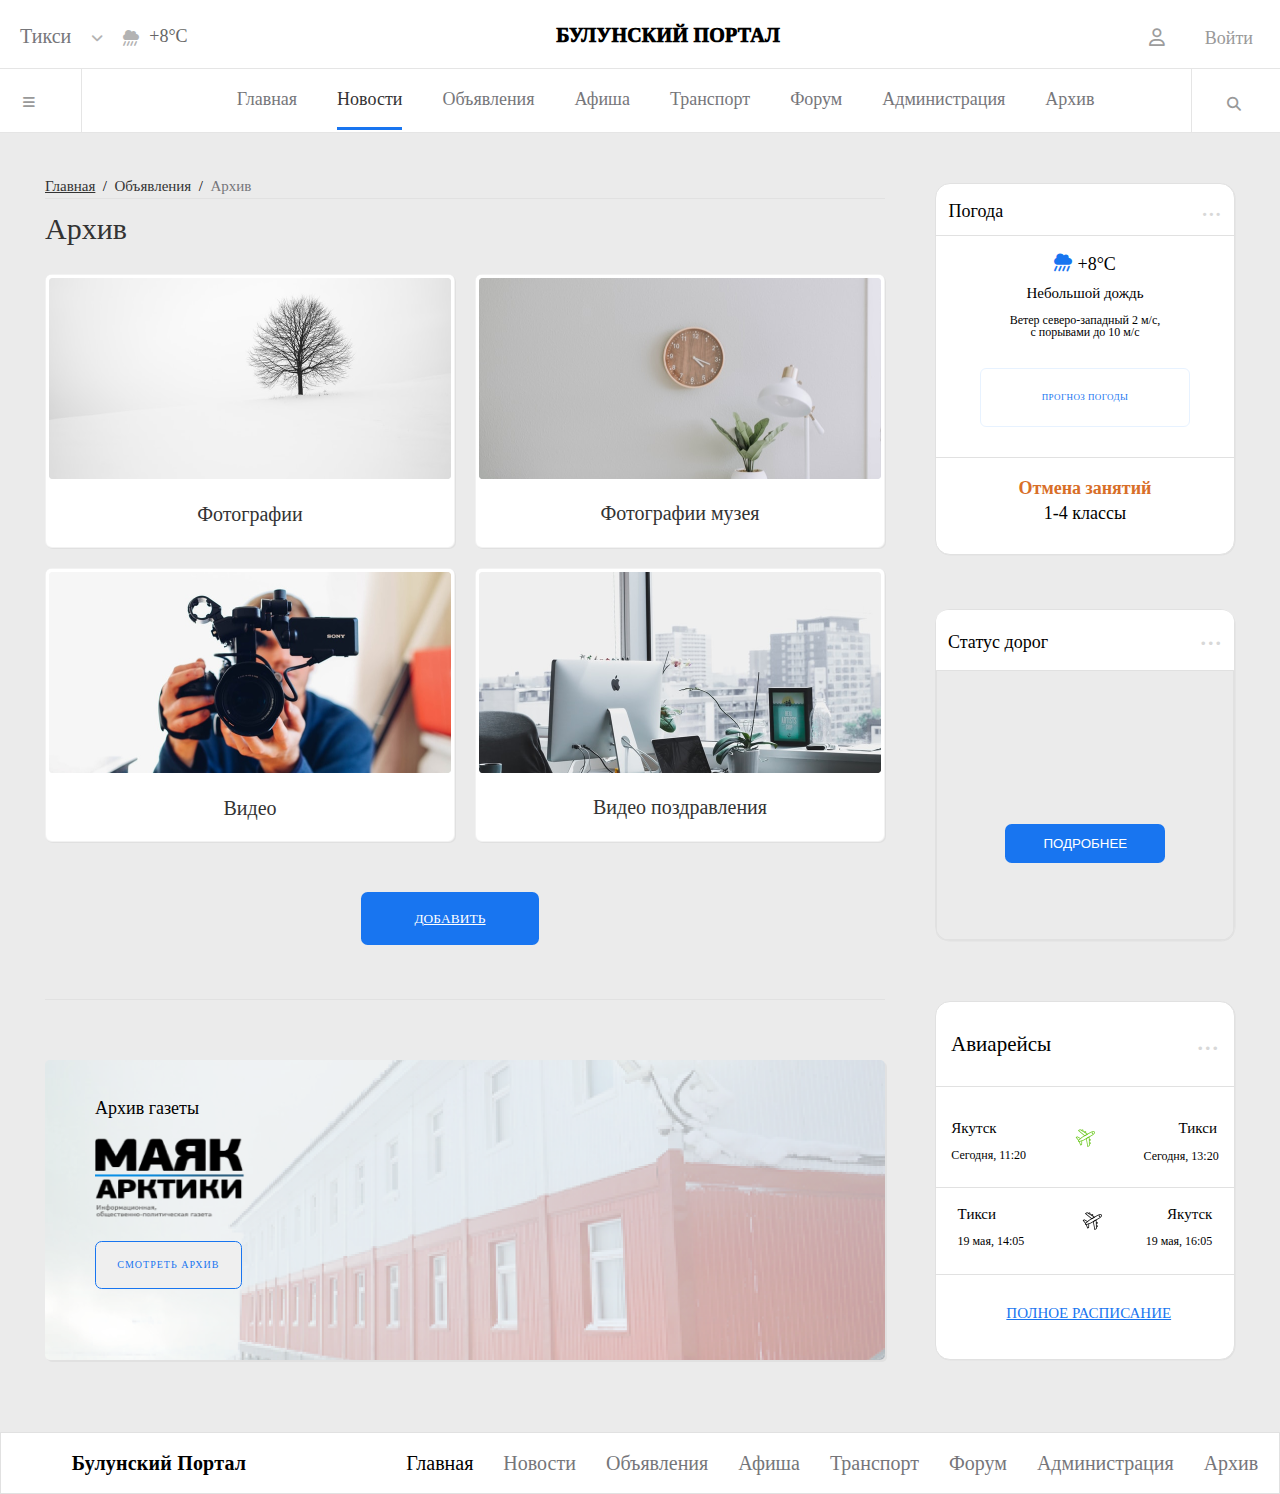
==== commit 3e5e8c50: "commit" ====
--- a/index.html
+++ b/index.html
@@ -130,7 +130,8 @@
 
             <div class="add">
                 <button class="add-btn">
-                    <div class="add-text">ДОБАВИТЬ</div>
+                    <a href="add.html" class="add-text">ДОБАВИТЬ</a>
+                    <!-- <div class="add-text">ДОБАВИТЬ</div> -->
                 </button>
             </div>
             <div class="arctic">       
--- a/style.css
+++ b/style.css
@@ -144,7 +144,7 @@
 
 .second-line ul {
     display: flex;
-    gap: 4em;
+    gap: 2em;
     padding: .9em 1em 0.8em 3.9em;
     list-style: none;
 }
@@ -175,17 +175,14 @@
 
 .search input {
     display: none;
-
 }
 
 .container {
     font-size: 10rem;
     display: flex;
     justify-content: center;
-    align-items: center;
-    /* max-width: 120em; */
-    margin: 0.01em auto;
-    padding: .7em 0 0 0.5em;
+    margin: 0.5em auto 0 auto;
+    width: 7em;
     gap: 0.5em;
 
 }
@@ -200,7 +197,7 @@
     font-weight: 400;
     line-height: 0.5em;
     text-align: left;
-    padding-bottom: 0.1em;
+    padding-bottom: 0.5em;
 }
 
 .pages a {
@@ -407,6 +404,7 @@
     display: flex;
     align-items: center;
     justify-content: center;
+
 }
 
 .visit-text {
@@ -422,7 +420,7 @@
 
 .column {
     font-size: 0.3em;
-    padding: 1.1em 0 0.4em 0;
+    padding: 0 0 0.4em 0;
     display: flex;
     flex-direction: column;
     gap: 1em;
@@ -433,7 +431,7 @@
     border: 0.01em solid #E1E1E1;
     box-shadow: 0.02em 0.02em #E1E1E1;
     border-radius: 0.5em;
-    margin-bottom: 0.1em;
+    margin-bottom: 0.8em;
 }
 
 .weather-header {
@@ -943,7 +941,7 @@
     }
 
     .congratulate-text {
-        padding: 0.1em 5em 0.3em 5em;
+        padding: 0.1em 7em 0.3em 6em;
         display: flex;
         font-family: Golos;
         font-size: 0.5em;
@@ -988,7 +986,7 @@
         box-shadow: 0.02em 0.02em #e1e1e1;
         margin-top: 2.5em;
         border-radius: 0.3em;
-      
+
     }
 
 
@@ -997,7 +995,7 @@
         flex-direction: column;
         padding-top: 1em;
         display: flex;
-        flex-direction: column;        
+        flex-direction: column;
         align-items: center;
         gap: 0.5em;
     }
@@ -1023,7 +1021,7 @@
         width: 11em;
         border-radius: 0.5em;
         border: 0.01em solid #1875F0;
-      
+
     }
 
     .visit-text {
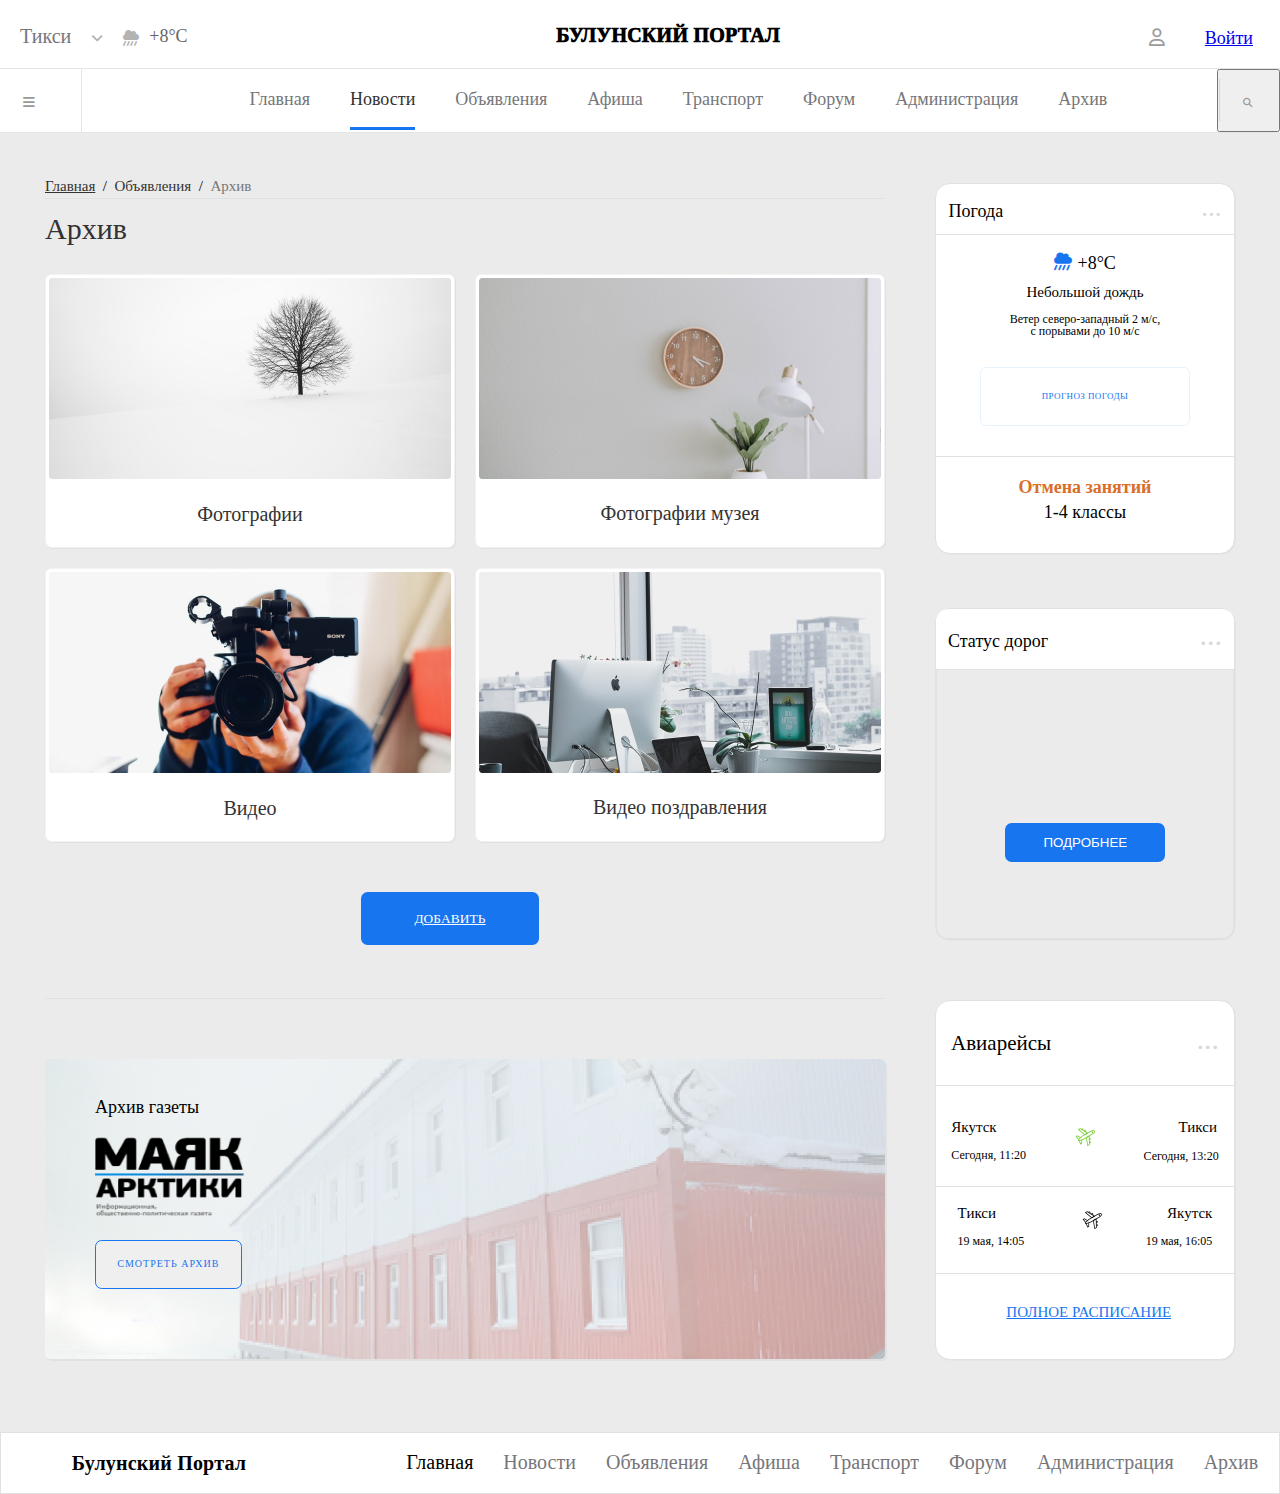
==== commit cd74666d: "commit" ====
--- a/index.html
+++ b/index.html
@@ -13,12 +13,12 @@
 <body>
     <div class="header">
 
-     
+
         <div class="first-line">
 
             <div class="city">
                 <div class="city-text">Тикси</div>
-               <button class="angle-down"><i class="fa-solid fa-angle-down"></i></button> 
+                <button class="angle-down"><i class="fa-solid fa-angle-down"></i></button>
 
 
                 <div class="temperature">
@@ -32,7 +32,7 @@
 
             <div class="enter">
                 <i class="fa-regular fa-user"></i>
-                <button class="enter-text">Войти</button>
+                <button class="enter-text"><a href="registration.html">Войти</a></button>
             </div>
         </div>
 
@@ -65,15 +65,15 @@
                 </li>
             </ul>
 
-            <div class="search">
+            <button class="search">
                 <input type="text">
-            <i class="fa-solid fa-magnifying-glass"></i>
-            </div>
+                 <a href="search.html"><i class="fa-solid fa-magnifying-glass"></i></a>
+            </button>
         </div>
 
     </div>
 
-<div class="container">
+    <div class="container">
 
         <div class="main">
 
@@ -131,120 +131,119 @@
             <div class="add">
                 <button class="add-btn">
                     <a href="add.html" class="add-text">ДОБАВИТЬ</a>
-                    <!-- <div class="add-text">ДОБАВИТЬ</div> -->
                 </button>
             </div>
-            <div class="arctic">       
-                <div class="arctic-main">     
-            <div class="arctic-text">Архив газеты</div>
-            <div class="mayak"><img src="photo/unnamed 1.png">
-            </div>
-            <button class="visit">
-                <div class="visit-text">СМОТРЕТЬ АРХИВ</div>
-            </button>
-                </div>
-        </div>
-        
-
+            <div class="arctic">
+                <div class="arctic-main">
+                    <div class="arctic-text">Архив газеты</div>
+                    <div class="mayak"><img src="photo/unnamed 1.png">
+                    </div>
+                    <button class="visit">
+                        <div class="visit-text">СМОТРЕТЬ АРХИВ</div>
+                    </button>
+                </div>
+            </div>
+
+
+
+        </div>
+
+        <div class="column">
+            <div class="weather">
+
+                <div class="weather-header">
+                    <div class="weather-text">Погода</div>
+                    <div class="points">...</div>
+                </div>
+
+
+                <div class="weather-temp">
+                    <i class="fa-solid fa-cloud-showers-heavy"></i>
+                    <div class="weather-text2">+8°С</div>
+                </div>
+
+                <div class="weather-texts1">
+                    Небольшой дождь
+                </div>
+
+                <div class="weather-texts2">
+                    Ветер северо-западный 2 м/с,
+                    <div> с порывами до 10 м/c</div>
+                </div>
+
+                <div class="forecast">
+                    <div class="forecast-text">ПРОГНОЗ ПОГОДЫ</div>
+                </div>
+
+                <div class="weather-footer">
+                    <div class="otmena">Отмена занятий</div>
+                    <div class="class">1-4 классы</div>
+
+                </div>
+
+            </div>
+
+            <div class="map">
+                <div class="map-header">
+                    <div class="status">Статус дорог</div>
+                    <div class="map-points">...</div>
+                </div>
+                <div class="map-text">
+                    <button class="about">
+                        <div class="about-text">подробнее</div>
+                    </button>
+
+                </div>
+
+            </div>
+
+            <div class="airways">
+                <div class="airways-header">
+                    <div class="airways-text"> Авиарейсы</div>
+                    <div class="airways-points">...</div>
+                </div>
+
+                <div class="fly-first">
+                    <div class="fly1">
+                        <div class="fly1-text1">Якутск</div>
+                        <div class="fly1-text2">Сегодня, 11:20</div>
+                    </div>
+
+                    <div class="fly1-icon">
+                        <img src="photo/1 10.png">
+                    </div>
+
+                    <div class="fly2">
+                        <div class="fly2-text1">Тикси</div>
+                        <div class="fly2-text2">Сегодня, 13:20</div>
+                    </div>
+                </div>
+
+                <div class="fly-second">
+
+                    <div class="fly3">
+                        <div class="fly3-text1">Тикси</div>
+                        <div class="fly3-text2">19 мая, 14:05</div>
+                    </div>
+
+                    <div class="fly3-icon">
+                        <img src="photo/2 1.png">
+                    </div>
+
+                    <div class="fly4">
+                        <div class="fly4-text1">Якутск</div>
+                        <div class="fly4-text2">19 мая, 16:05</div>
+                    </div>
+
+                </div>
+
+                <a href="#" class="regis"> полное расписание</a>
+
+            </div>
+
+        </div>
 
     </div>
-
-    <div class="column">
-        <div class="weather">
-
-            <div class="weather-header">
-                <div class="weather-text">Погода</div>
-                <div class="points">...</div>
-            </div>
-
-
-                <div class="weather-temp">
-                <i class="fa-solid fa-cloud-showers-heavy"></i>
-                <div class="weather-text2">+8°С</div>
-            </div>
-
-            <div class="weather-texts1">
-                Небольшой дождь
-            </div>
-
-            <div class="weather-texts2">
-                Ветер северо-западный 2 м/с,
-                <div> с порывами до 10 м/c</div>
-            </div>
-
-            <div class="forecast">
-                <div class="forecast-text">ПРОГНОЗ ПОГОДЫ</div>
-            </div>
-        
-            <div class="weather-footer">
-                <div class="otmena">Отмена занятий</div>
-                <div class="class">1-4 классы</div>
-            
-        </div>
-
-        </div>
-
-        <div class="map">
-            <div class="map-header">
-                <div class="status">Статус дорог</div>
-                <div class="map-points">...</div>
-            </div>
-            <div class="map-text">
-                <button class="about">
-                    <div class="about-text">подробнее</div>
-                </button>
-
-            </div>
-
-        </div>
-
-        <div class="airways">
-            <div class="airways-header">
-                <div class="airways-text"> Авиарейсы</div>
-                <div class="airways-points">...</div>
-            </div>
-
-            <div class="fly-first">
-                <div class="fly1">
-                    <div class="fly1-text1">Якутск</div>
-                    <div class="fly1-text2">Сегодня, 11:20</div>
-                </div>
-
-                <div class="fly1-icon">
-                    <img src="photo/1 10.png">
-                </div>
-
-                <div class="fly2">
-                    <div class="fly2-text1">Тикси</div>
-                    <div class="fly2-text2">Сегодня, 13:20</div>
-                </div>
-            </div>
-
-            <div class="fly-second">
-
-                <div class="fly3">
-                    <div class="fly3-text1">Тикси</div>
-                    <div class="fly3-text2">19 мая, 14:05</div>
-                </div>
-
-                <div class="fly3-icon">
-                    <img src="photo/2 1.png">
-                </div>
-
-                <div class="fly4">
-                    <div class="fly4-text1">Якутск</div>
-                    <div class="fly4-text2">19 мая, 16:05</div>
-                </div>
-
-            </div>
-
-            <a href="#" class="regis"> полное расписание</a>
-
-        </div>
-
-    </div>
-
-    </div> 
 
     <div class="page-footer">
         <div class="container2">
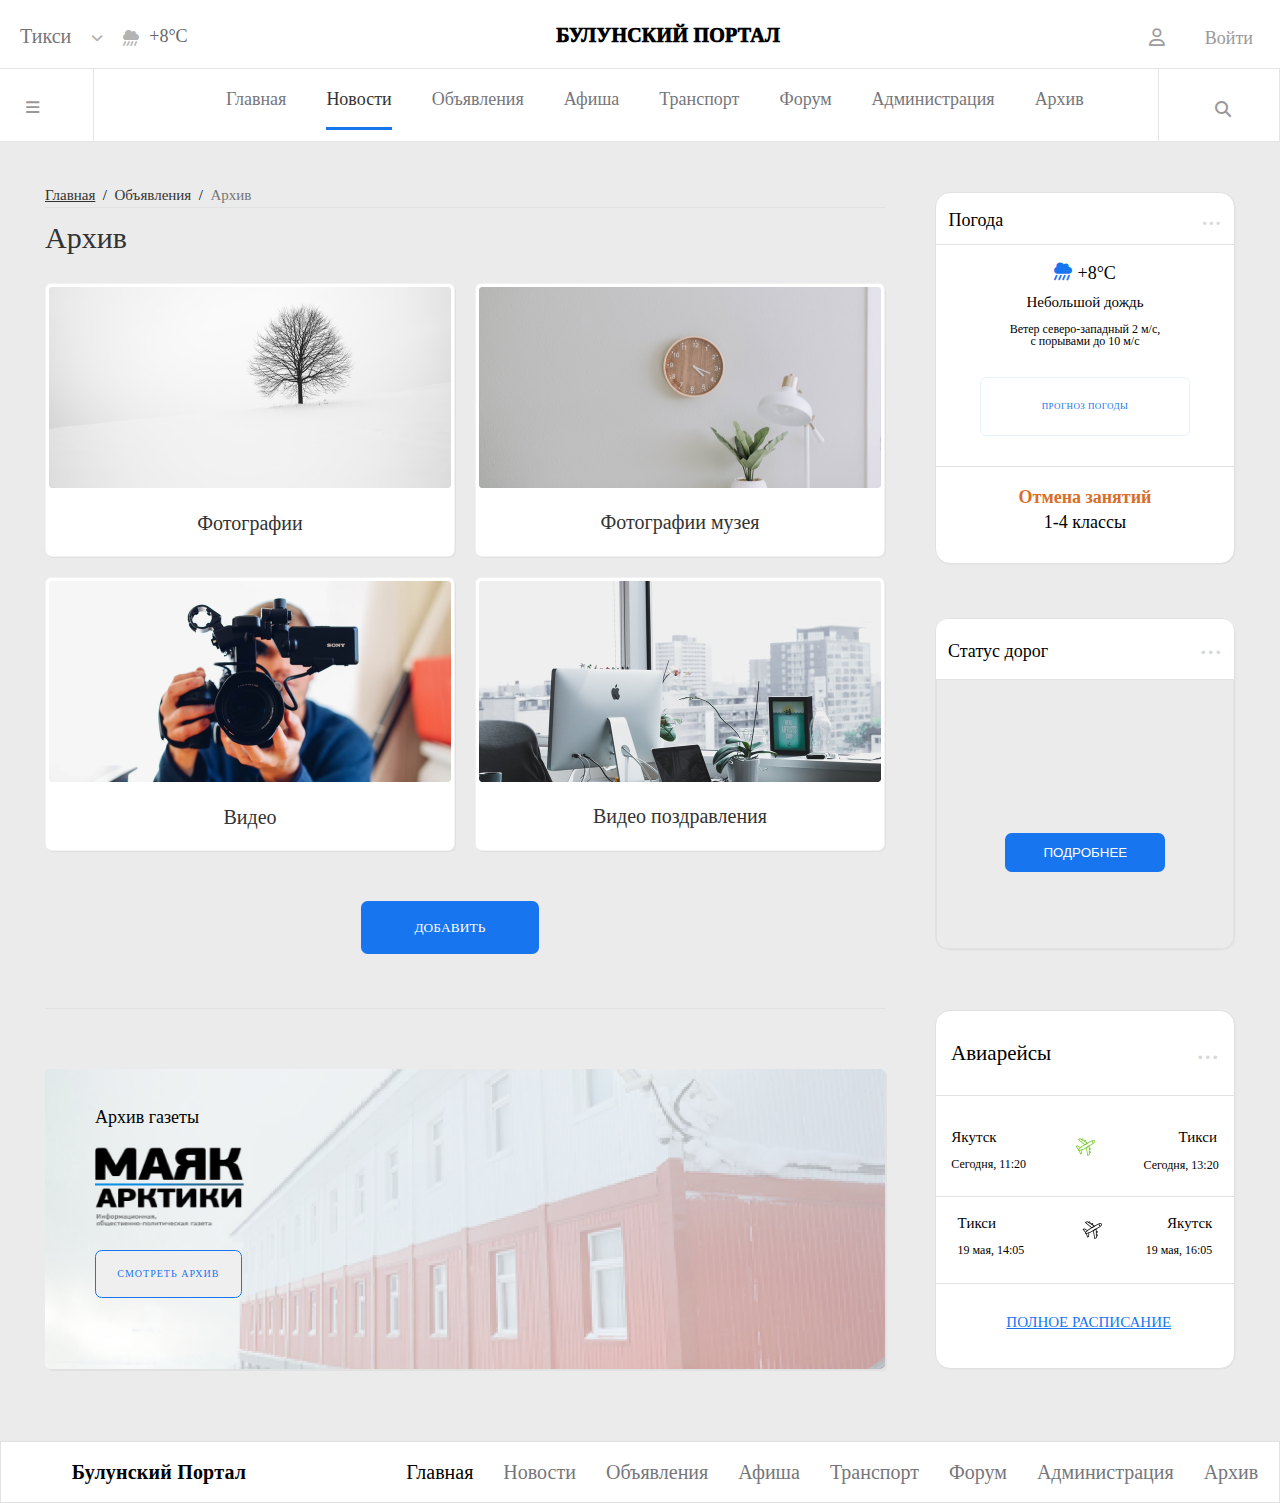
==== commit a09cbaf3: "commit" ====
--- a/index.html
+++ b/index.html
@@ -67,7 +67,7 @@
 
             <button class="search">
                 <input type="text">
-                 <a href="search.html"><i class="fa-solid fa-magnifying-glass"></i></a>
+                <a href="search.html"><i class="fa-solid fa-magnifying-glass"></i></a>
             </button>
         </div>
 
@@ -119,129 +119,130 @@
                         <img class="video" src="photo/video.png">
                         <div class="videos-text">Видео</div>
                     </div>
-
-                    <div class="congratulate">
-                        <img class="video-concratulate" src="photo/congratulate.png">
-                        <div class="congratulate-text">Видео поздравления</div>
-                    </div>
-
-                </div>
-            </div>
-
-            <div class="add">
-                <button class="add-btn">
-                    <a href="add.html" class="add-text">ДОБАВИТЬ</a>
+                
+
+                <div class="congratulate">
+                    <img class="video-concratulate" src="photo/congratulate.png">
+                    <div class="congratulate-text">Видео поздравления</div>
+                </div>
+
+            </div>
+        </div>
+
+        <div class="add">
+            <button class="add-btn">
+                <a href="add.html" class="add-text">ДОБАВИТЬ</a>
+            </button>
+        </div>
+        <div class="arctic">
+            <div class="arctic-main">
+                <div class="arctic-text">Архив газеты</div>
+                <div class="mayak"><img src="photo/unnamed 1.png">
+                </div>
+                <button class="visit">
+                    <div class="visit-text">СМОТРЕТЬ АРХИВ</div>
                 </button>
             </div>
-            <div class="arctic">
-                <div class="arctic-main">
-                    <div class="arctic-text">Архив газеты</div>
-                    <div class="mayak"><img src="photo/unnamed 1.png">
-                    </div>
-                    <button class="visit">
-                        <div class="visit-text">СМОТРЕТЬ АРХИВ</div>
-                    </button>
-                </div>
-            </div>
-
-
-
-        </div>
-
-        <div class="column">
-            <div class="weather">
-
-                <div class="weather-header">
-                    <div class="weather-text">Погода</div>
-                    <div class="points">...</div>
-                </div>
-
-
-                <div class="weather-temp">
-                    <i class="fa-solid fa-cloud-showers-heavy"></i>
-                    <div class="weather-text2">+8°С</div>
-                </div>
-
-                <div class="weather-texts1">
-                    Небольшой дождь
-                </div>
-
-                <div class="weather-texts2">
-                    Ветер северо-западный 2 м/с,
-                    <div> с порывами до 10 м/c</div>
-                </div>
-
-                <div class="forecast">
-                    <div class="forecast-text">ПРОГНОЗ ПОГОДЫ</div>
-                </div>
-
-                <div class="weather-footer">
-                    <div class="otmena">Отмена занятий</div>
-                    <div class="class">1-4 классы</div>
-
-                </div>
-
-            </div>
-
-            <div class="map">
-                <div class="map-header">
-                    <div class="status">Статус дорог</div>
-                    <div class="map-points">...</div>
-                </div>
-                <div class="map-text">
-                    <button class="about">
-                        <div class="about-text">подробнее</div>
-                    </button>
-
-                </div>
-
-            </div>
-
-            <div class="airways">
-                <div class="airways-header">
-                    <div class="airways-text"> Авиарейсы</div>
-                    <div class="airways-points">...</div>
-                </div>
-
-                <div class="fly-first">
-                    <div class="fly1">
-                        <div class="fly1-text1">Якутск</div>
-                        <div class="fly1-text2">Сегодня, 11:20</div>
-                    </div>
-
-                    <div class="fly1-icon">
-                        <img src="photo/1 10.png">
-                    </div>
-
-                    <div class="fly2">
-                        <div class="fly2-text1">Тикси</div>
-                        <div class="fly2-text2">Сегодня, 13:20</div>
-                    </div>
-                </div>
-
-                <div class="fly-second">
-
-                    <div class="fly3">
-                        <div class="fly3-text1">Тикси</div>
-                        <div class="fly3-text2">19 мая, 14:05</div>
-                    </div>
-
-                    <div class="fly3-icon">
-                        <img src="photo/2 1.png">
-                    </div>
-
-                    <div class="fly4">
-                        <div class="fly4-text1">Якутск</div>
-                        <div class="fly4-text2">19 мая, 16:05</div>
-                    </div>
-
-                </div>
-
-                <a href="#" class="regis"> полное расписание</a>
-
-            </div>
-
-        </div>
+        </div>
+
+
+
+    </div>
+
+    <div class="column">
+        <div class="weather">
+
+            <div class="weather-header">
+                <div class="weather-text">Погода</div>
+                <div class="points">...</div>
+            </div>
+
+
+            <div class="weather-temp">
+                <i class="fa-solid fa-cloud-showers-heavy"></i>
+                <div class="weather-text2">+8°С</div>
+            </div>
+
+            <div class="weather-texts1">
+                Небольшой дождь
+            </div>
+
+            <div class="weather-texts2">
+                Ветер северо-западный 2 м/с,
+                <div> с порывами до 10 м/c</div>
+            </div>
+
+            <div class="forecast">
+                <div class="forecast-text">ПРОГНОЗ ПОГОДЫ</div>
+            </div>
+
+            <div class="weather-footer">
+                <div class="otmena">Отмена занятий</div>
+                <div class="class">1-4 классы</div>
+
+            </div>
+
+        </div>
+
+        <div class="map">
+            <div class="map-header">
+                <div class="status">Статус дорог</div>
+                <div class="map-points">...</div>
+            </div>
+            <div class="map-text">
+                <button class="about">
+                    <div class="about-text">подробнее</div>
+                </button>
+
+            </div>
+
+        </div>
+
+        <div class="airways">
+            <div class="airways-header">
+                <div class="airways-text"> Авиарейсы</div>
+                <div class="airways-points">...</div>
+            </div>
+
+            <div class="fly-first">
+                <div class="fly1">
+                    <div class="fly1-text1">Якутск</div>
+                    <div class="fly1-text2">Сегодня, 11:20</div>
+                </div>
+
+                <div class="fly1-icon">
+                    <img src="photo/1 10.png">
+                </div>
+
+                <div class="fly2">
+                    <div class="fly2-text1">Тикси</div>
+                    <div class="fly2-text2">Сегодня, 13:20</div>
+                </div>
+            </div>
+
+            <div class="fly-second">
+
+                <div class="fly3">
+                    <div class="fly3-text1">Тикси</div>
+                    <div class="fly3-text2">19 мая, 14:05</div>
+                </div>
+
+                <div class="fly3-icon">
+                    <img src="photo/2 1.png">
+                </div>
+
+                <div class="fly4">
+                    <div class="fly4-text1">Якутск</div>
+                    <div class="fly4-text2">19 мая, 16:05</div>
+                </div>
+
+            </div>
+
+            <a href="#" class="regis"> полное расписание</a>
+
+        </div>
+
+    </div>
 
     </div>
 
--- a/style.css
+++ b/style.css
@@ -109,13 +109,18 @@
     font-weight: 500;
     line-height: 1em;
     text-align: left;
-    color: #999999;
-    border-style: none;
-    background: none;
+    border: #FFFFFF;
+    background: #fff;
     padding-right: 1.5em;
     padding-top: 0.18em;
 
 }
+
+.enter-text a {
+    text-decoration: none;
+    color: #999999;
+}
+
 
 .second-line {
 
@@ -136,7 +141,7 @@
 
 .fa-bars {
     padding: 2em 3.5em 1.7em 1.7em;
-    font-size: 1em;
+    font-size: 1.15em;
     color: #999999;
     padding-right: 1px solid #e1e1e1;
     border-right: 0.1em solid hsl(0, 0%, 0%, 0.1);
@@ -166,10 +171,18 @@
 }
 
 .fa-magnifying-glass {
-    padding: 2em 2.8em 1.5em 2.5em;
-    font-size: 0.7em;
+    padding: 2em 3em 1.5em 3.5em;
+    font-size: 1.2em;
     color: #999999;
     border-left: 0.1em solid hsl(0, 0%, 0%, 0.1);
+
+
+}
+
+.search {
+    background: #fff;
+    border: none;
+    border-right: 0.1em solid hsl(0, 0%, 0%, 0.1);
 
 }
 
@@ -318,6 +331,7 @@
     color: #333333;
 }
 
+
 .congratulate {
     border: 0.01em solid #99999921;
     border-radius: 0.07em;
@@ -347,10 +361,10 @@
     border-radius: 0.5em;
     background: #1875F0;
     margin: 0 auto 4em;
-
 }
 
 .add-text {
+    text-decoration: none;
     display: flex;
     padding: 0 4em 0 4em;
     color: #FFFFFF;
@@ -796,12 +810,16 @@
         display: flex;
         align-items: center;
         justify-content: space-between;
-
-    }
+        padding: 0.2em 0;
+
+    }
+
+
 
     .mob-text {
-        font-size: 0.5em;
+        font-size: 0.3em;
         display: block;
+        border: none;
 
     }
 
@@ -813,15 +831,19 @@
 
     .fa-bars {
         padding: 0;
-        font-size: 1.5em;
+        font-size: 1em;
         border: none;
         color: #999999;
     }
 
+    .search {
+        border: none;
+    }
+
     .fa-magnifying-glass {
-        padding: 0;
-        padding-bottom: 1.3em;
-        font-size: 0.4em;
+        padding: 1.3em 0 0 0;
+        padding-bottom: 1em;
+        font-size: 1em;
         color: #999999;
         border: none;
         margin: 0;
